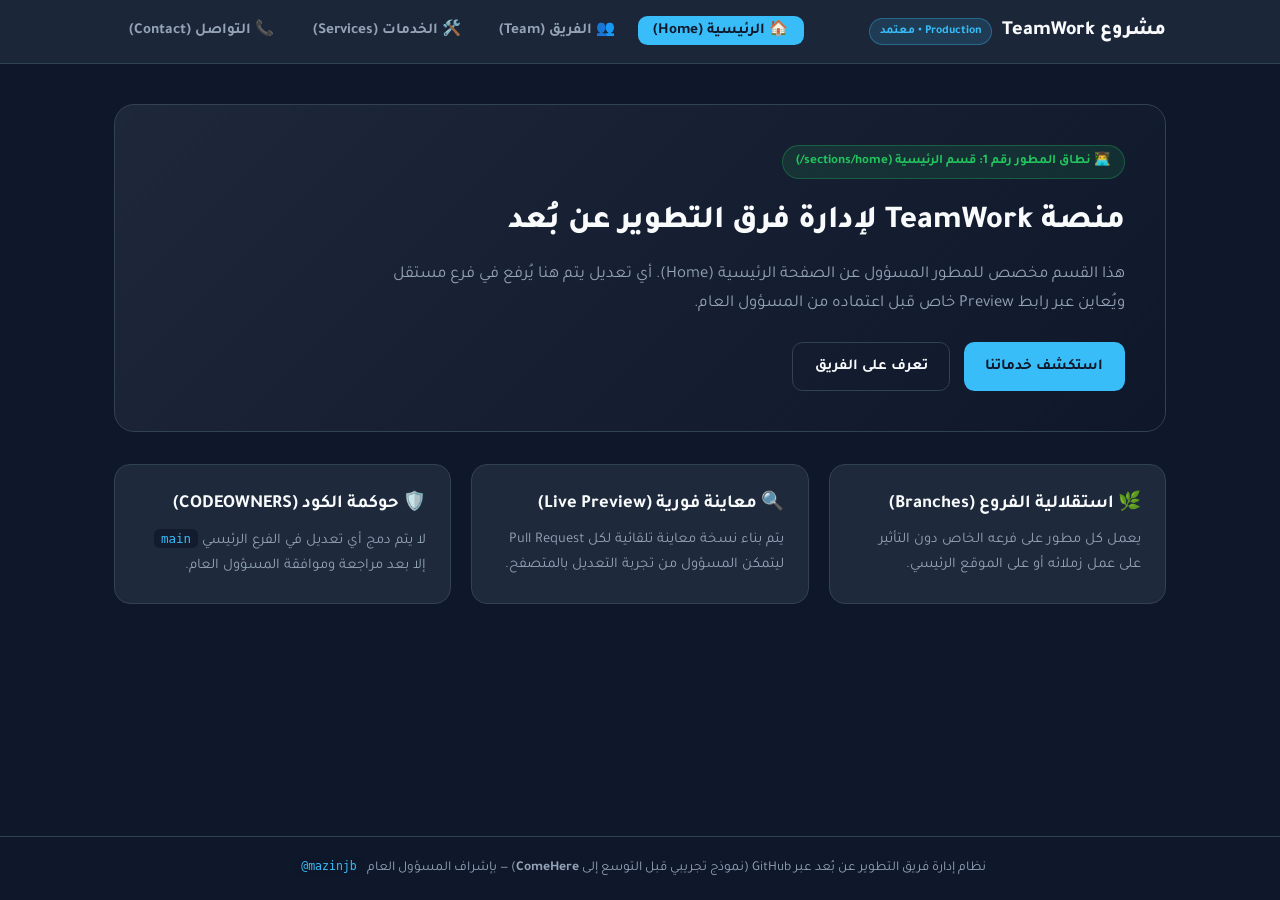
==== sections/home/index.html @ 98a6ffd2 "🚀 تهيئة مشروع TeamWork (الأقسام الأربعة + CODEOWNERS + GitHub Actions Previews)" ====
<!DOCTYPE html>
<html dir="rtl" lang="ar">
<head>
  <meta charset="UTF-8">
  <meta name="viewport" content="width=device-width, initial-scale=1.0">
  <title>TeamWork – الرئيسية (Home)</title>
  <link rel="stylesheet" href="../../shared/css/base.css">
  <link rel="stylesheet" href="style.css">
</head>
<body data-section="home" data-root="../../">
  <main class="tw-container">
    <section class="tw-hero home-banner">
      <span class="tw-owner-tag">👨‍💻 نطاق المطور رقم 1: قسم الرئيسية (sections/home/)</span>
      <h1>منصة TeamWork لإدارة فرق التطوير عن بُعد</h1>
      <p>
        هذا القسم مخصص للمطور المسؤول عن الصفحة الرئيسية (Home). أي تعديل يتم هنا يُرفع في فرع مستقل ويُعاين عبر رابط Preview خاص قبل اعتماده من المسؤول العام.
      </p>
      <div class="home-actions">
        <a href="../services/index.html" class="tw-btn">استكشف خدماتنا</a>
        <a href="../team/index.html" class="tw-btn home-btn-outline">تعرف على الفريق</a>
      </div>
    </section>

    <section class="tw-grid">
      <article class="tw-card">
        <h3>🌿 استقلالية الفروع (Branches)</h3>
        <p>يعمل كل مطور على فرعه الخاص دون التأثير على عمل زملائه أو على الموقع الرئيسي.</p>
      </article>
      <article class="tw-card">
        <h3>🔍 معاينة فورية (Live Preview)</h3>
        <p>يتم بناء نسخة معاينة تلقائية لكل Pull Request ليتمكن المسؤول من تجربة التعديل بالمتصفح.</p>
      </article>
      <article class="tw-card">
        <h3>🛡️ حوكمة الكود (CODEOWNERS)</h3>
        <p>لا يتم دمج أي تعديل في الفرع الرئيسي <code>main</code> إلا بعد مراجعة وموافقة المسؤول العام.</p>
      </article>
    </section>
  </main>

  <script src="../../shared/js/navbar.js"></script>
  <script src="script.js"></script>
</body>
</html>
---- shared/css/base.css ----
@import url('https://fonts.googleapis.com/css2?family=Tajawal:wght@400;500;700;800&display=swap');

:root {
  --bg-main: #0f172a;
  --bg-card: #1e293b;
  --bg-card-hover: #26354d;
  --border-color: #334155;
  --text-primary: #f8fafc;
  --text-secondary: #94a3b8;
  --accent: #38bdf8;
  --accent-hover: #0ea5e9;
  --success: #22c55e;
  --warning: #f59e0b;
}

* {
  box-sizing: border-box;
  margin: 0;
  padding: 0;
}

html, body {
  direction: rtl;
  text-align: right;
  font-family: 'Tajawal', system-ui, -apple-system, sans-serif;
  background-color: var(--bg-main);
  color: var(--text-primary);
  line-height: 1.7;
  min-height: 100vh;
  display: flex;
  flex-direction: column;
}

.tw-navbar {
  background-color: rgba(30, 41, 59, 0.92);
  backdrop-filter: blur(10px);
  border-bottom: 1px solid var(--border-color);
  position: sticky;
  top: 0;
  z-index: 100;
}

.tw-navbar-container {
  max-width: 1100px;
  margin: 0 auto;
  padding: 0.9rem 1.5rem;
  display: flex;
  align-items: center;
  justify-content: space-between;
  flex-wrap: wrap;
  gap: 1rem;
}

.tw-brand {
  display: flex;
  align-items: center;
  gap: 0.6rem;
  font-size: 1.25rem;
  font-weight: 800;
  color: var(--text-primary);
  text-decoration: none;
}

.tw-brand-badge {
  background: rgba(56, 189, 248, 0.15);
  color: var(--accent);
  border: 1px solid rgba(56, 189, 248, 0.35);
  font-size: 0.75rem;
  padding: 0.15rem 0.6rem;
  border-radius: 999px;
  font-weight: 700;
}

.tw-nav-links {
  display: flex;
  align-items: center;
  gap: 0.5rem;
  list-style: none;
  flex-wrap: wrap;
}

.tw-nav-links a {
  color: var(--text-secondary);
  text-decoration: none;
  padding: 0.45rem 0.95rem;
  border-radius: 0.6rem;
  font-weight: 600;
  font-size: 0.95rem;
  transition: all 0.2s ease;
}

.tw-nav-links a:hover {
  color: var(--text-primary);
  background-color: rgba(255, 255, 255, 0.05);
}

.tw-nav-links a.active {
  color: var(--bg-main);
  background-color: var(--accent);
}

.tw-container {
  max-width: 1100px;
  margin: 2.5rem auto;
  padding: 0 1.5rem;
  flex: 1;
  width: 100%;
}

.tw-hero {
  background: linear-gradient(135deg, rgba(30, 41, 59, 0.95), rgba(15, 23, 42, 0.95));
  border: 1px solid var(--border-color);
  border-radius: 1.25rem;
  padding: 2.5rem;
  margin-bottom: 2rem;
  position: relative;
  overflow: hidden;
}

.tw-owner-tag {
  display: inline-flex;
  align-items: center;
  gap: 0.5rem;
  background-color: rgba(34, 197, 94, 0.12);
  color: var(--success);
  border: 1px solid rgba(34, 197, 94, 0.3);
  padding: 0.3rem 0.85rem;
  border-radius: 999px;
  font-size: 0.82rem;
  font-weight: 700;
  margin-bottom: 1rem;
}

.tw-hero h1 {
  font-size: 2rem;
  font-weight: 800;
  margin-bottom: 0.75rem;
}

.tw-hero p {
  color: var(--text-secondary);
  font-size: 1.05rem;
  max-width: 750px;
}

.tw-grid {
  display: grid;
  grid-template-columns: repeat(auto-fit, minmax(260px, 1fr));
  gap: 1.25rem;
}

.tw-card {
  background-color: var(--bg-card);
  border: 1px solid var(--border-color);
  border-radius: 1rem;
  padding: 1.5rem;
  transition: transform 0.2s ease, border-color 0.2s ease;
}

.tw-card:hover {
  transform: translateY(-3px);
  border-color: var(--accent);
}

.tw-card h3 {
  font-size: 1.15rem;
  margin-bottom: 0.5rem;
  color: var(--text-primary);
}

.tw-card p {
  color: var(--text-secondary);
  font-size: 0.92rem;
}

.tw-btn {
  display: inline-flex;
  align-items: center;
  justify-content: center;
  gap: 0.5rem;
  background-color: var(--accent);
  color: var(--bg-main);
  font-weight: 700;
  padding: 0.65rem 1.35rem;
  border-radius: 0.65rem;
  text-decoration: none;
  border: none;
  cursor: pointer;
  font-family: inherit;
  font-size: 0.95rem;
  transition: background-color 0.2s ease;
}

.tw-btn:hover {
  background-color: var(--accent-hover);
}

.tw-footer {
  border-top: 1px solid var(--border-color);
  padding: 1.25rem 1.5rem;
  text-align: center;
  color: var(--text-secondary);
  font-size: 0.85rem;
  margin-top: auto;
}

code {
  direction: ltr;
  unicode-bidi: embed;
  background: rgba(15, 23, 42, 0.7);
  padding: 0.15rem 0.45rem;
  border-radius: 0.35rem;
  font-size: 0.85em;
  color: var(--accent);
}
---- sections/home/style.css ----
/* ملف التنسيق الخاص بمطور قسم الرئيسية (Home) فقط */

.home-actions {
  margin-top: 1.5rem;
  display: flex;
  gap: 0.85rem;
  flex-wrap: wrap;
}

.home-btn-outline {
  background-color: transparent;
  color: var(--text-primary);
  border: 1px solid var(--border-color);
}

.home-btn-outline:hover {
  background-color: rgba(255, 255, 255, 0.06);
  border-color: var(--accent);
}
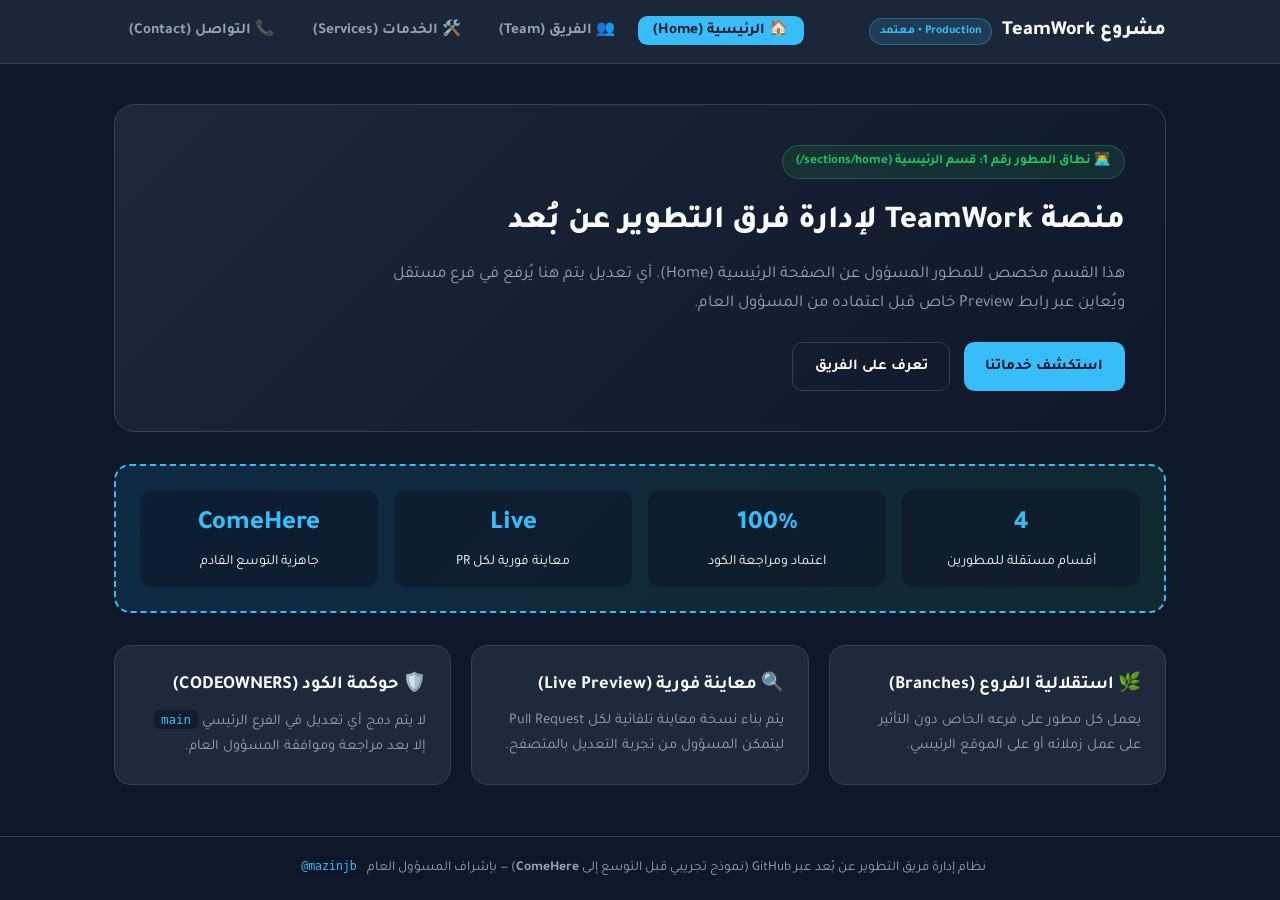
==== commit d435351e: "✨ [Dev 1] إضافة شريط الإحصائيات في قسم الرئيسية (Home)" ====
--- a/sections/home/index.html
+++ b/sections/home/index.html
@@ -21,6 +21,26 @@
       </div>
     </section>
 
+    <!-- تعديل جديد من المطور رقم 1 (قسم الإحصائيات التجريبي للمعاينة) -->
+    <section class="home-stats-banner">
+      <div class="stat-box">
+        <span class="stat-num">4</span>
+        <span class="stat-label">أقسام مستقلة للمطورين</span>
+      </div>
+      <div class="stat-box">
+        <span class="stat-num">100%</span>
+        <span class="stat-label">اعتماد ومراجعة الكود</span>
+      </div>
+      <div class="stat-box">
+        <span class="stat-num">Live</span>
+        <span class="stat-label">معاينة فورية لكل PR</span>
+      </div>
+      <div class="stat-box">
+        <span class="stat-num">ComeHere</span>
+        <span class="stat-label">جاهزية التوسع القادم</span>
+      </div>
+    </section>
+
     <section class="tw-grid">
       <article class="tw-card">
         <h3>🌿 استقلالية الفروع (Branches)</h3>
--- a/sections/home/style.css
+++ b/sections/home/style.css
@@ -17,3 +17,38 @@
   background-color: rgba(255, 255, 255, 0.06);
   border-color: var(--accent);
 }
+
+/* تنسيق شريط الإحصائيات الجديد الذي أضافه المطور رقم 1 */
+.home-stats-banner {
+  display: grid;
+  grid-template-columns: repeat(auto-fit, minmax(180px, 1fr));
+  gap: 1rem;
+  margin-bottom: 2rem;
+  background: linear-gradient(135deg, rgba(14, 165, 233, 0.14), rgba(34, 197, 94, 0.1));
+  border: 2px dashed var(--accent);
+  border-radius: 1rem;
+  padding: 1.5rem;
+}
+
+.stat-box {
+  display: flex;
+  flex-direction: column;
+  align-items: center;
+  text-align: center;
+  padding: 0.75rem;
+  background: rgba(15, 23, 42, 0.65);
+  border-radius: 0.75rem;
+}
+
+.stat-num {
+  font-size: 1.65rem;
+  font-weight: 800;
+  color: var(--accent);
+}
+
+.stat-label {
+  font-size: 0.88rem;
+  color: var(--text-primary);
+  margin-top: 0.25rem;
+}
+
